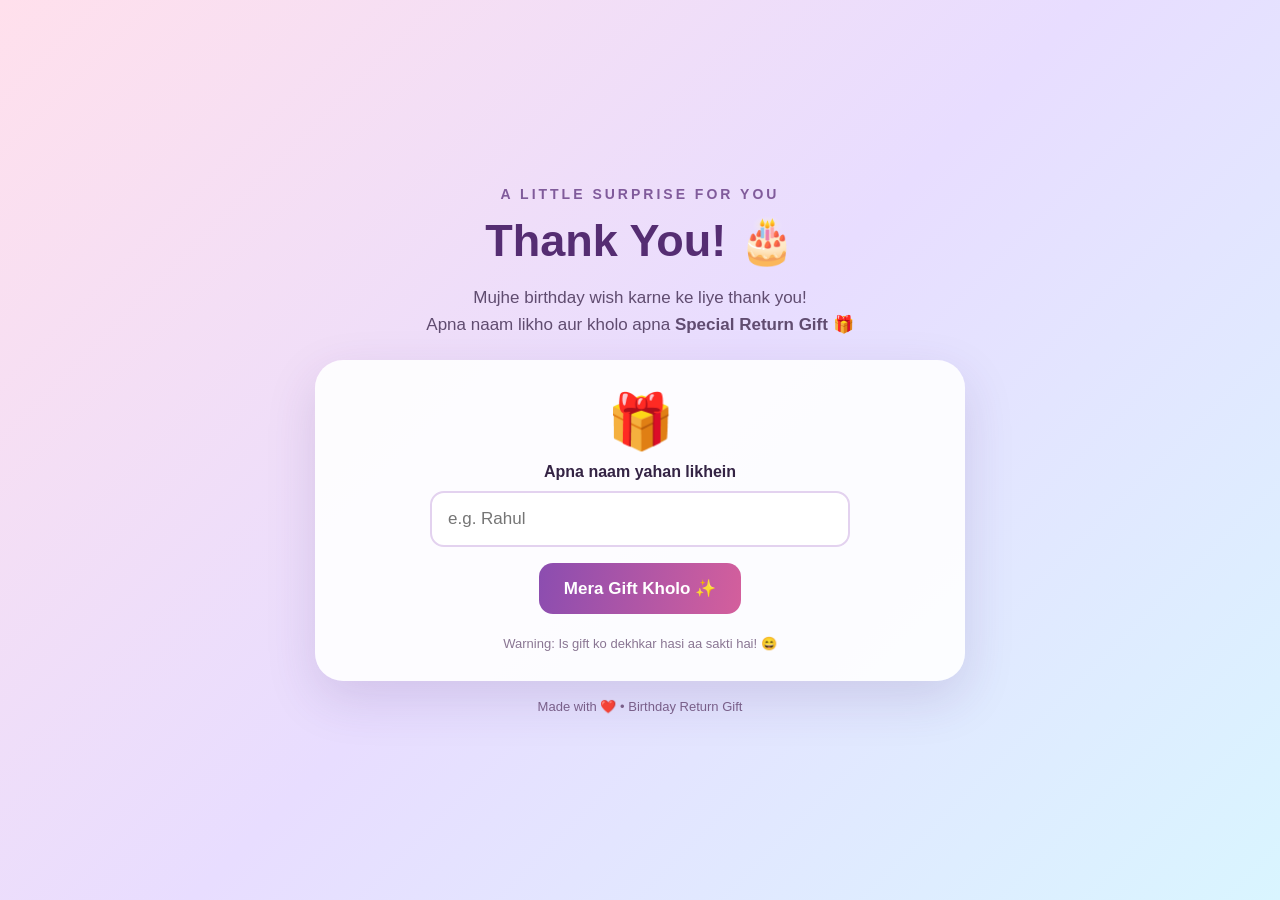
==== index.html @ e0b39075 "extra" ====
<!DOCTYPE html>
<html lang="hi">
<head>
    <meta charset="UTF-8">
    <meta name="viewport" content="width=device-width, initial-scale=1.0">

    <title>Birthday Return Gift</title>

    <link rel="stylesheet" href="style.css">
</head>

<body>

    <main class="page">

        <div class="top">A LITTLE SURPRISE FOR YOU</div>

        <h1>Thank You! 🎂</h1>

        <p class="intro">
            Mujhe birthday wish karne ke liye thank you!
            <br>
            Apna naam likho aur kholo apna
            <b>Special Return Gift</b> 🎁
        </p>

        <section class="card">

            <div class="emoji">🎁</div>

            <label for="guestName">
                Apna naam yahan likhein
            </label>

            <input
                type="text"
                id="guestName"
                placeholder="e.g. Rahul"
            >

            <br>

            <button id="giftButton">
                Mera Gift Kholo ✨
            </button>

            <div id="result">

                <div id="giftIcon">🎉</div>

                <h2 id="giftTitle">
                    Your Funny Gift!
                </h2>

                <p id="giftText"></p>

            </div>

            <div class="small">
                Warning: Is gift ko dekhkar hasi aa sakti hai! 😄
            </div>

        </section>

        <div class="footer">
            Made with ❤️ • Birthday Return Gift
        </div>

    </main>

    <script src="first.js"></script>

</body>
</html>
---- style.css ----
* {
    box-sizing: border-box;
}

body {
    margin: 0;
    min-height: 100vh;
    font-family: Arial, sans-serif;
    color: #342344;

    background: linear-gradient(
        135deg,
        #ffe0ec,
        #e8ddff,
        #d9f5ff
    );

    display: flex;
    align-items: center;
    justify-content: center;
    padding: 22px;
}

.page {
    width: 100%;
    max-width: 650px;
    text-align: center;
}

.top {
    font-size: 14px;
    letter-spacing: 3px;
    color: #805b9b;
    font-weight: bold;
}

h1 {
    font-size: 45px;
    margin: 12px 0;
    color: #552d72;
}

.intro {
    font-size: 17px;
    line-height: 1.6;
    color: #604c70;
    margin-bottom: 22px;
}

.card {
    background: rgba(255,255,255,0.9);
    border-radius: 28px;
    padding: 30px 24px;

    box-shadow: 0 18px 50px
    rgba(83,48,112,0.15);
}

.emoji {
    font-size: 54px;
    margin-bottom: 10px;
}

label {
    display: block;
    margin-bottom: 10px;
    font-weight: bold;
}

input {
    width: 100%;
    max-width: 420px;
    padding: 16px;

    border: 2px solid #e3d2ef;
    border-radius: 14px;

    font-size: 17px;
    outline: none;
}

input:focus {
    border-color: #a56bc6;
}

button {
    margin-top: 16px;
    border: none;
    border-radius: 14px;
    padding: 15px 25px;

    background: linear-gradient(
        100deg,
        #8b4db0,
        #d45f9c
    );

    color: white;
    font-size: 17px;
    font-weight: bold;
    cursor: pointer;
}

button:hover {
    transform: translateY(-2px);
}

#result {
    display: none;
    margin: 24px auto 0;
    max-width: 480px;
    padding: 22px;

    border-radius: 20px;
    background: #fff5fb;
    border: 2px dashed #d99ac7;
}

#giftIcon {
    font-size: 54px;
}

#giftTitle {
    font-size: 25px;
    color: #713c8d;
}

#giftText {
    font-size: 17px;
    line-height: 1.6;
}

.small {
    font-size: 13px;
    color: #8a7693;
    margin-top: 22px;
}

.footer {
    margin-top: 18px;
    color: #795f89;
    font-size: 13px;
}

.shake {
    animation: pop 0.45s ease;
}

@keyframes pop {

    0% {
        transform: scale(0.85);
        opacity: 0.2;
    }

    70% {
        transform: scale(1.04);
    }

    100% {
        transform: scale(1);
        opacity: 1;
    }
}

@media(max-width: 480px) {

    h1 {
        font-size: 35px;
    }

    .card {
        padding: 24px 17px;
    }

}
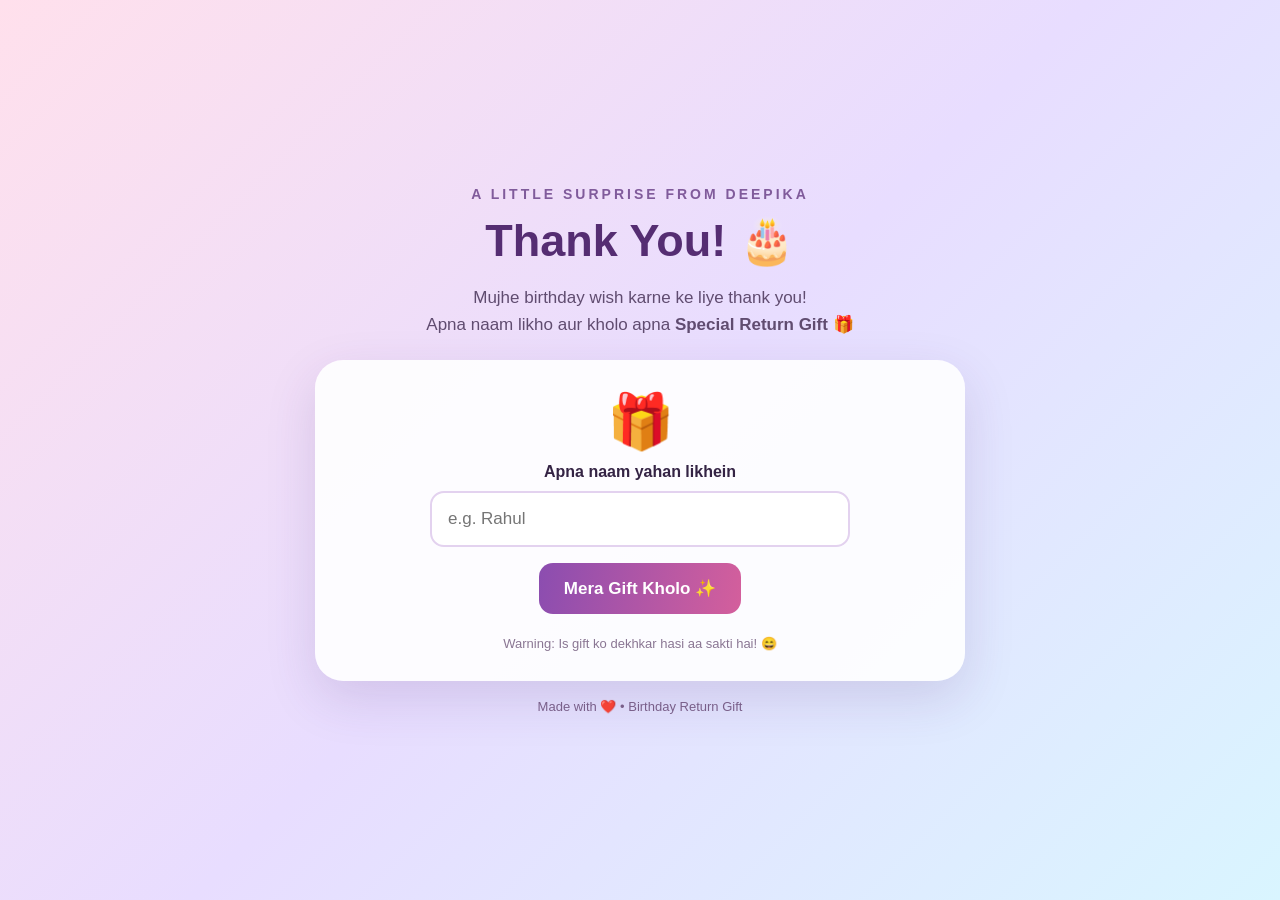
==== commit db644ced: "change" ====
--- a/index.html
+++ b/index.html
@@ -14,7 +14,7 @@
 
     <main class="page">
 
-        <div class="top">A LITTLE SURPRISE FOR YOU</div>
+        <div class="top">A LITTLE SURPRISE FROM DEEPIKA</div>
 
         <h1>Thank You! 🎂</h1>
 
--- a/style.css
+++ b/style.css
@@ -117,9 +117,9 @@
     border: 2px dashed #d99ac7;
 }
 
-#giftIcon {
-    font-size: 54px;
-}
+ #giftIcon {
+    font-size: 70px;
+} 
 
 #giftTitle {
     font-size: 25px;
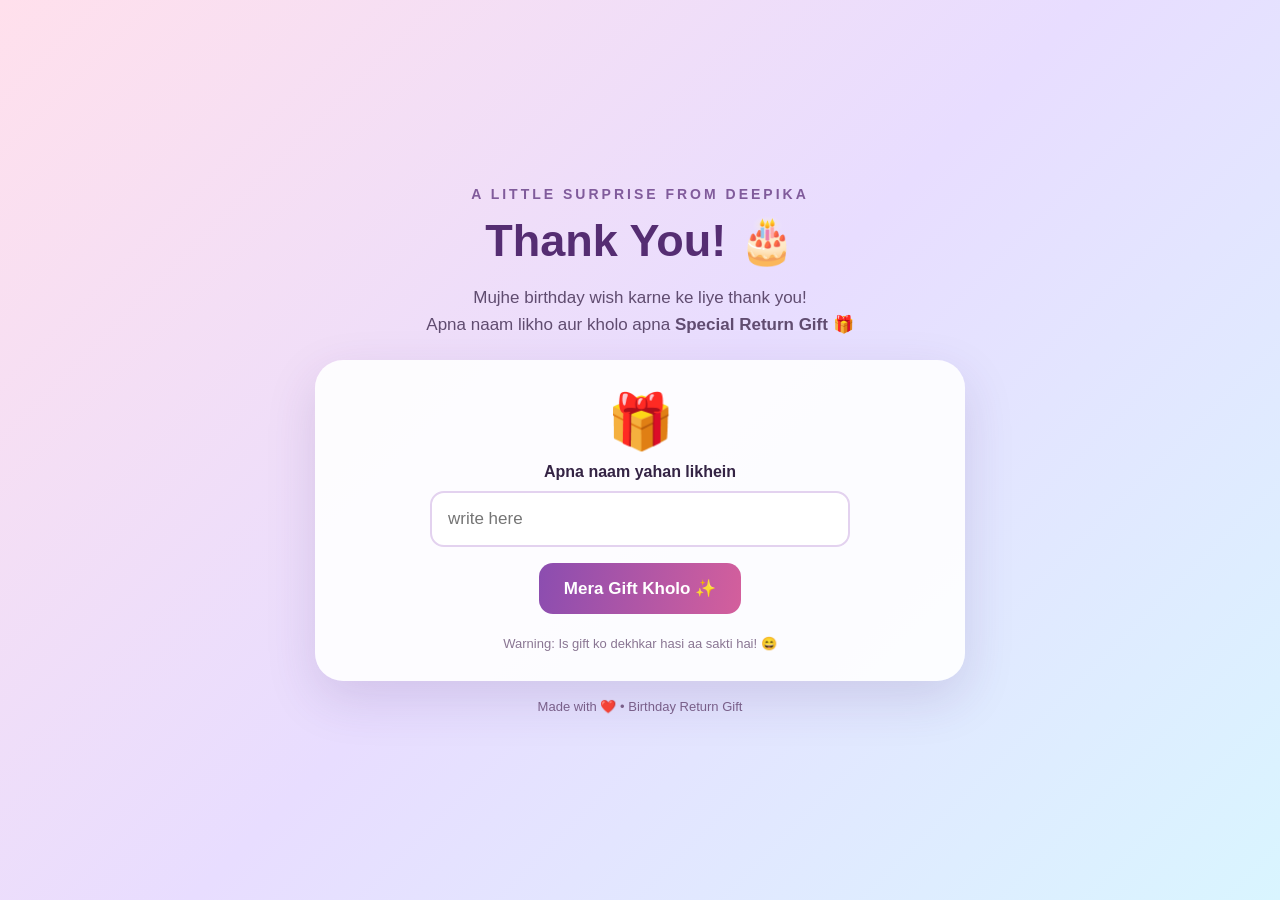
==== commit 6cc02e98: "somw" ====
--- a/index.html
+++ b/index.html
@@ -36,7 +36,7 @@
             <input
                 type="text"
                 id="guestName"
-                placeholder="e.g. Rahul"
+                placeholder="write here"
             >
 
             <br>
